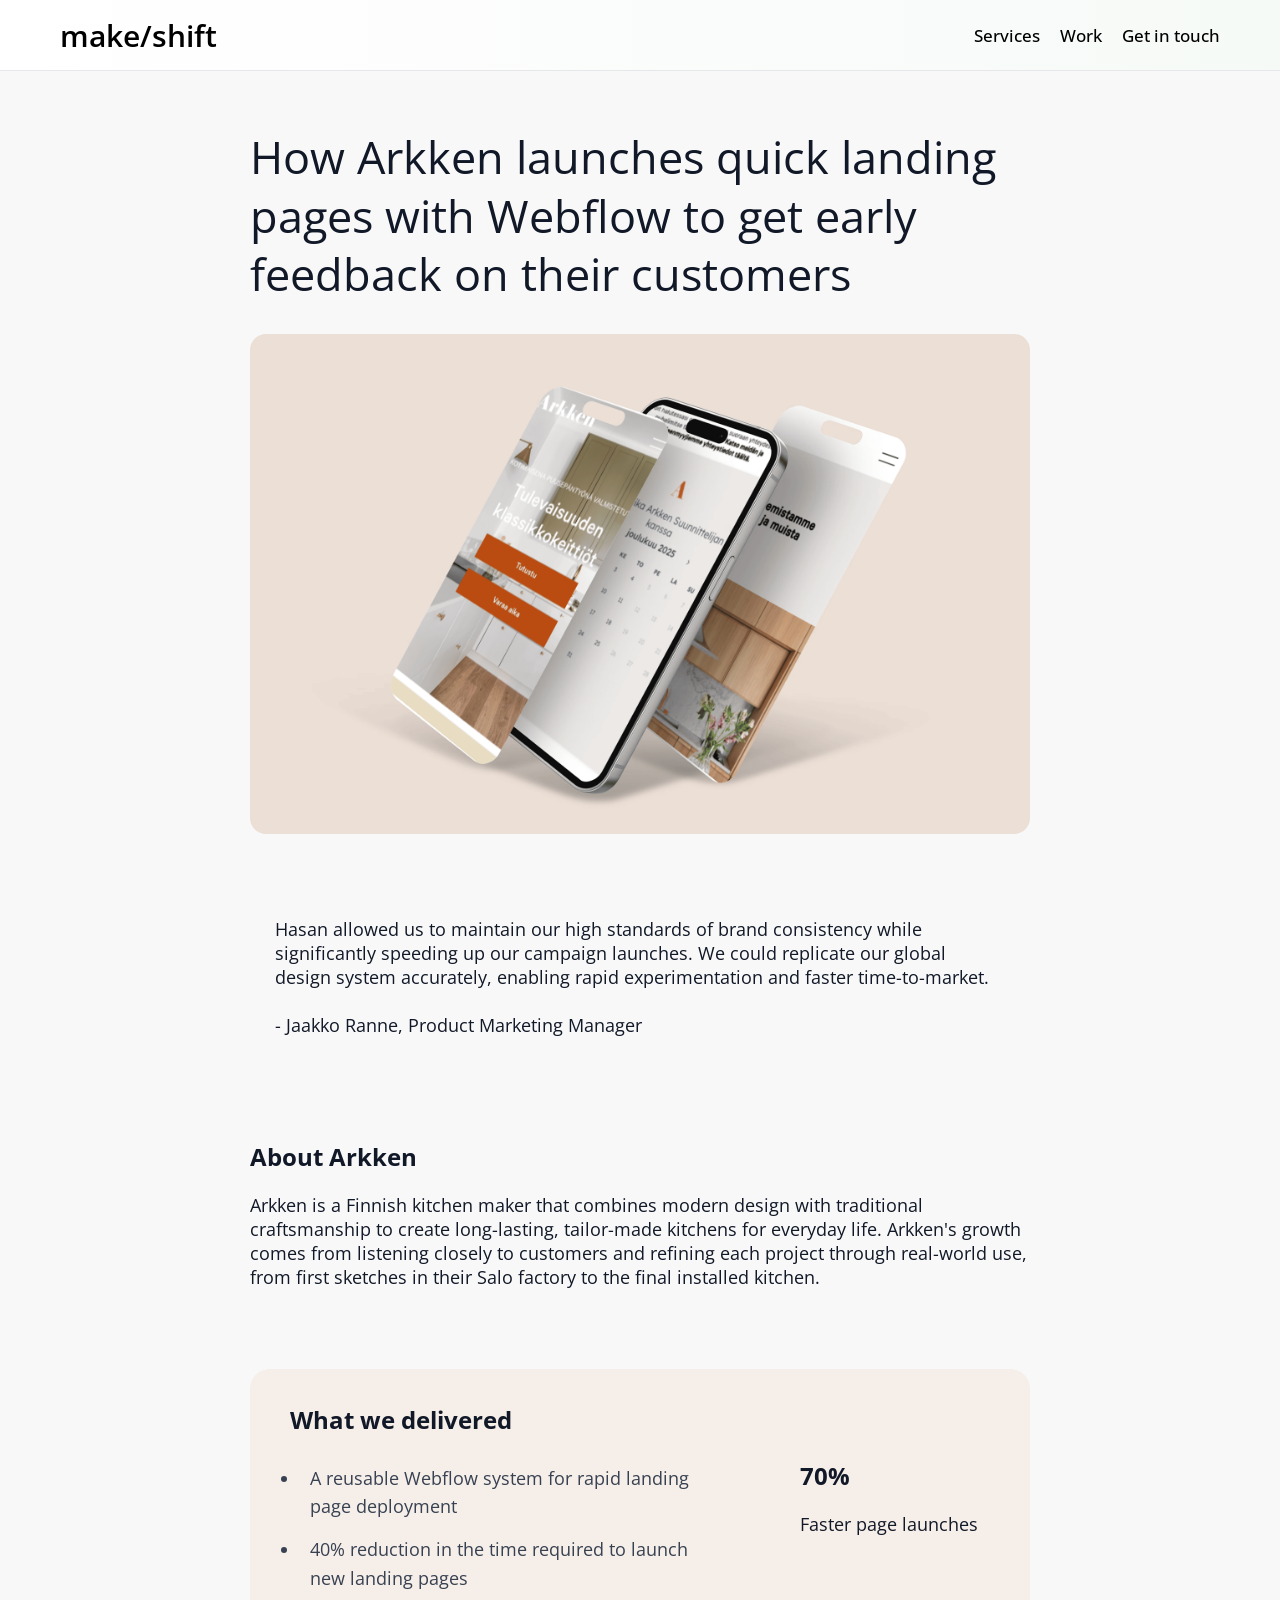
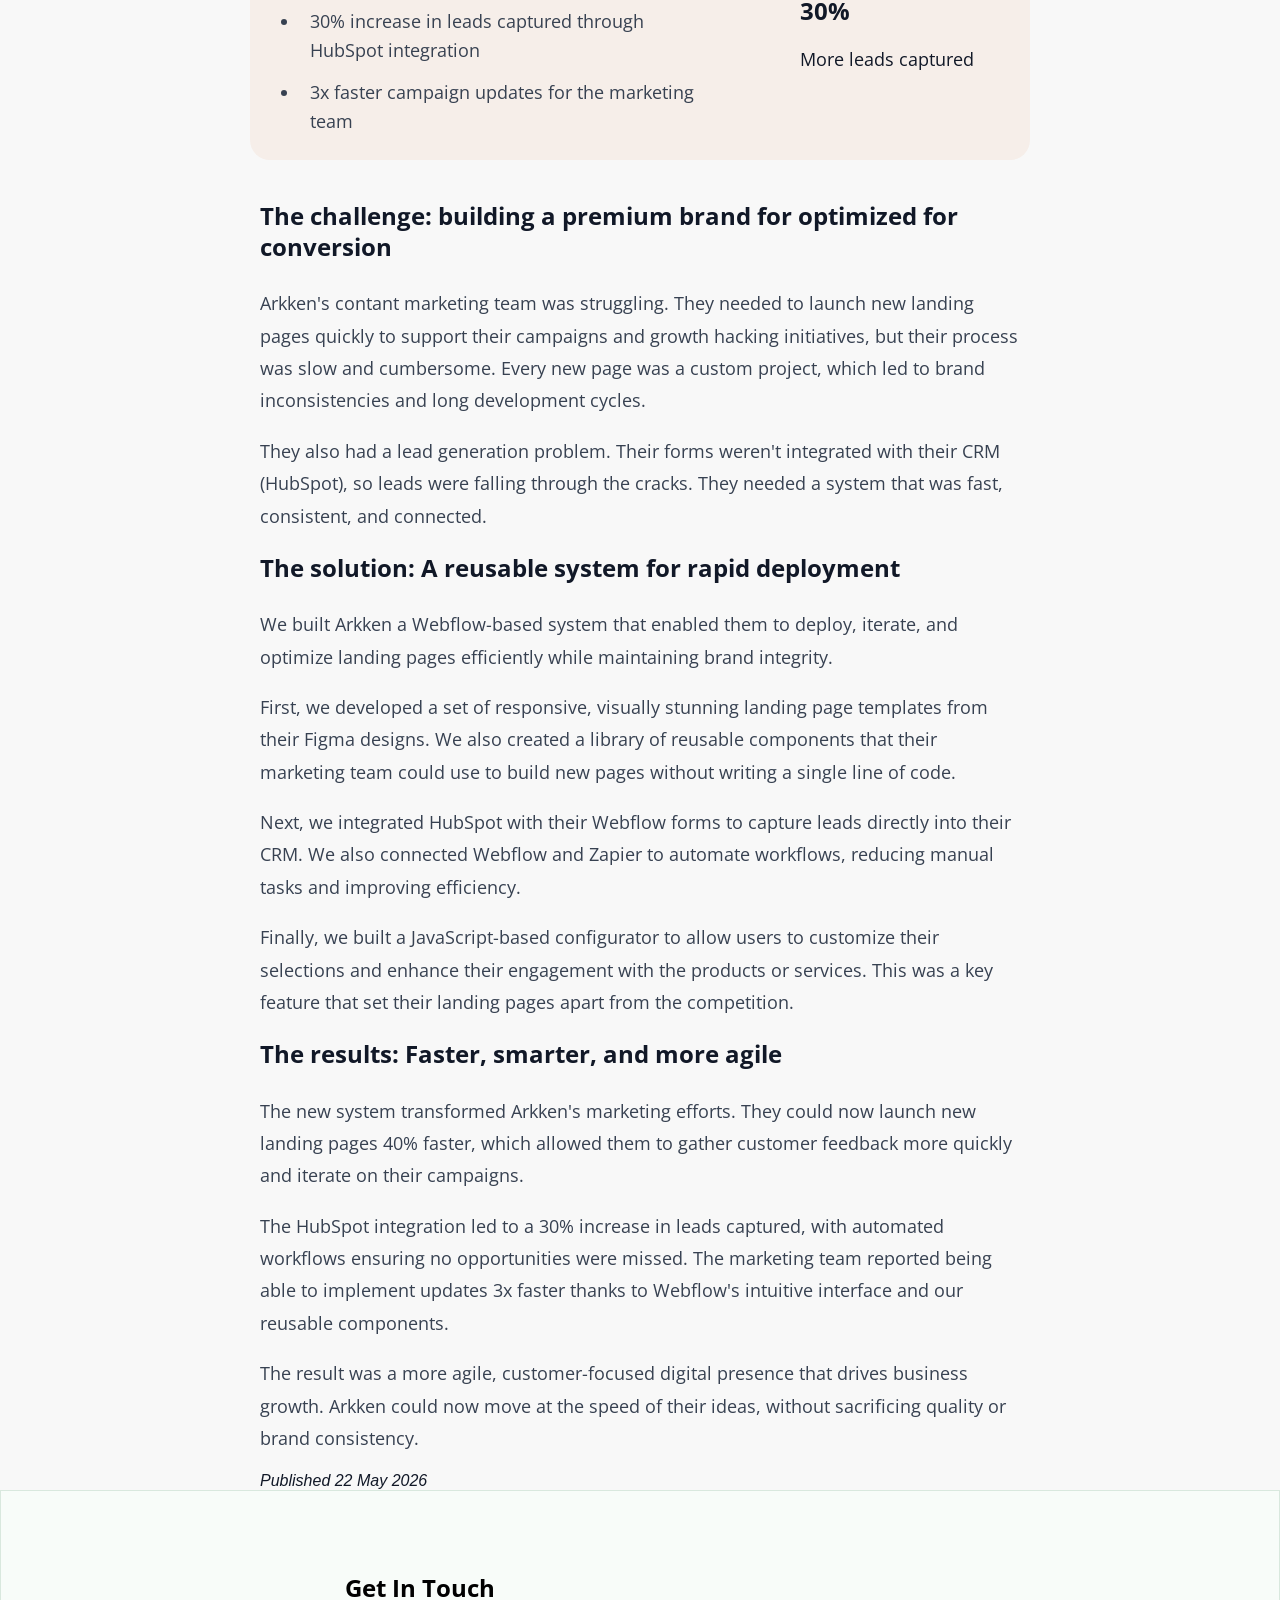
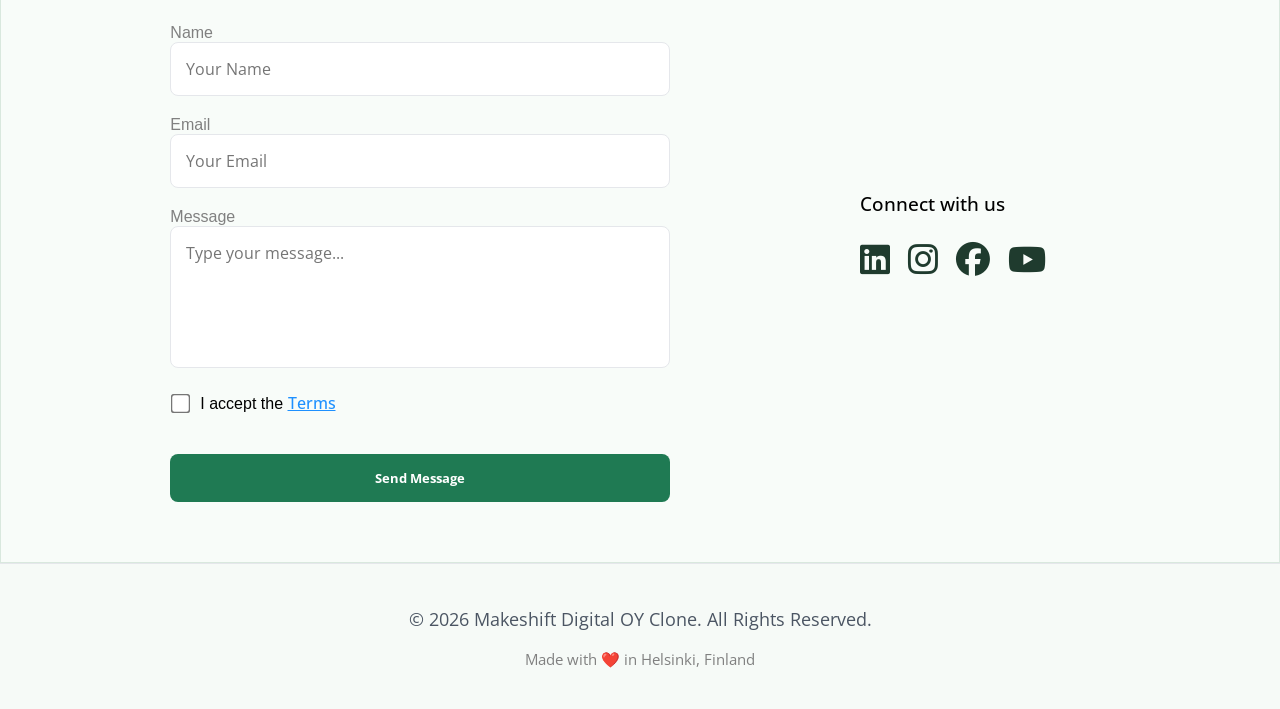
==== case-arkken.html @ 54690738 "case study" ====
<!DOCTYPE html>
<html lang="en">

<head>
    <meta charset="UTF-8">
    <meta name="viewport" content="width=device-width, initial-scale=1.0">
    <link href="new.css" rel="stylesheet" />
    <link rel="stylesheet" href="https://cdnjs.cloudflare.com/ajax/libs/font-awesome/6.5.2/css/all.min.css">
    <title>Arkken Case Study</title>

</head>

<body class="arkken-page">


    <header>

        <div class="page-header">
            <div class="page-header__upper-row">
                <a href="new.html" class="logo">make/shift</a>
                <ul class="page-header__upper-row__contents contents">
                    <li class="contents__content">
                        <a class="contents__content__link" href="#services">
                            Services <!--how we help-->
                        </a>
                    </li>
                    <li class="contents__content">
                        <a class="contents__content__link" href="#clients">
                            Work <!--companies hridoy has worked for-->
                        </a>
                    </li>
                    <li class="contents__content">
                        <a class="contents__content__link" href="#contact">
                            Get in touch
                        </a>
                    </li>

                </ul>


            </div>
        </div>
    </header>

    <section class="arkken-case">
        <h1>How Arkken launches quick landing pages with Webflow to get early feedback on their customers</h1>
        <img class="arkken-case-img" src="logos/arkken-copy.png">
    </section>


    <section class="testimonies">
        <div class="testimony">
            <p>Hasan allowed us to maintain our high standards of brand consistency while significantly speeding
                up our
                campaign launches. We could replicate our global design system accurately, enabling rapid
                experimentation
                and faster time-to-market.
                <br><br>

                - Jaakko Ranne, Product Marketing Manager
            </p>
        </div>
    </section>

    <section class="about">
        <div class="about-kone">
            <h2>About Arkken</h2>
            <p>
                Arkken is a Finnish kitchen maker that combines modern design with traditional craftsmanship to create
                long-lasting, tailor-made kitchens for everyday life.

                Arkken's growth comes from listening closely to customers and refining each project through real-world
                use, from first sketches in their Salo factory to the final installed kitchen.
            </p>
        </div>
    

            <div class="arkken-delivery">
                <div class="we-delivered">
                    <h3>What we delivered</h3>
                    <ul>
                        

                        <li>A reusable Webflow system for rapid landing page deployment</li>
                        <li>40% reduction in the time required to launch new landing pages</li>
                        <li>30% increase in leads captured through HubSpot integration</li>
                        <li>3x faster campaign updates for the marketing team</li>
                    </ul>

                </div>
                <div class="deliver-right">

                    <div class="stat-box">
                        <h2>70%</h2>
                        <p>Faster page launches</p>
                    </div>

                    <div class="stat-box">
                        <h2>30%</h2>
                        <p>More leads captured</p>
                    </div>
                </div>
            </div>
    </section>
            <section class="challenges">
                <div class="challenge">
                    <h2>The challenge: building a premium brand for optimized for conversion</h2>
                    <p>
                        Arkken's contant marketing team was struggling. They needed to launch new landing pages
                        quickly to support their campaigns and growth hacking initiatives, but their process was
                        slow and cumbersome. Every new page was a custom project, which led to brand
                        inconsistencies and long development cycles.
                    </p>
                    <p>
                        They also had a lead generation problem. Their forms weren't integrated with their CRM
                        (HubSpot), so leads were falling through the cracks. They needed a system that was fast,
                        consistent, and connected.
                    </p>
                </div>

            </section>

            <section class="solutions">
                <div class="solution">
                    <h2>The solution: A reusable system for rapid deployment</h2>
                    <p>
                        We built Arkken a Webflow-based system that enabled them to deploy, iterate, and
                        optimize landing pages efficiently while maintaining brand integrity.
                    </p>
                    <p>
                        First, we developed a set of responsive, visually stunning landing page templates from
                        their Figma designs. We also created a library of reusable components that their
                        marketing team could use to build new pages without writing a single line of code.
                    </p>
                    <p>


                        Next, we integrated HubSpot with their Webflow forms to capture leads directly into
                        their CRM. We also connected Webflow and Zapier to automate workflows, reducing manual
                        tasks and improving efficiency.
                    </p>
                    <p>
                        Finally, we built a JavaScript-based configurator to allow users to customize their
                        selections and enhance their engagement with the products or services. This was a key
                        feature that set their landing pages apart from the competition.
                    </p>

                </div>

            </section>

            <section class="results">
                <div class="result">
                    <h2>The results: Faster, smarter, and more agile</h2>
                    <p>
                        The new system transformed Arkken's marketing efforts. They could now launch new landing
                        pages 40% faster, which allowed them to gather customer feedback more quickly and iterate on
                        their campaigns.
                    </p>
                    <p>
                        The HubSpot integration led to a 30% increase in leads captured, with automated workflows
                        ensuring no opportunities were missed. The marketing team reported being able to implement
                        updates 3x faster thanks to Webflow's intuitive interface and our reusable components.
                    </p>
                    <p>
                        The result was a more agile, customer-focused digital presence that drives business growth.
                        Arkken could now move at the speed of their ideas, without sacrificing quality or brand
                        consistency.
                    </p>
                    <i>Published 22 May 2026</i>

                </div>

            </section>

<section class="contact" id="contact">

        <div class="contact-container">

            <div class="contact-left">

                <h2>Get In Touch</h2>

                <form class="contact-form" action="https://formspree.io/f/xpqnaowg" method="POST" autocomplete="off">
                    <input type="hidden" name="_redirect" value="thank-you.html">

                    <div class="input-group">
                        <label for="name">Name</label>
                        <input type="text" id="name" name="name" placeholder="Your Name" required>
                    </div>

                    <div class="input-group">
                        <label for="email">Email</label>
                        <input type="email" id="email" name="email" placeholder="Your Email" required>
                    </div>

                    <div class="input-group">
                        <label for="message">Message</label>
                        <textarea name="message" id="message" placeholder="Type your message..." rows="5"
                            required></textarea>
                    </div>

                    <div class="checkbox-group">

                        <input type="checkbox" id="terms" required>

                        <label for="terms">
                            I accept the <a href="terms.html" class="terms-text" target="_blank">Terms</a>
                        </label>

                    </div>

                    <button type="submit">Send Message</button>

                </form>

            </div>

            <div class="contact-right">

                <h3>Connect with us</h3>

                <div class="social-links">

                    <div class="linkedin">
                        <a href="https://www.linkedin.com/company/makeshift-oy/"><i
                                class="fa-brands fa-linkedin"></i></a>
                    </div>

                    <div class="instagram">
                        <a href="#"><i class="fa-brands fa-instagram"></i></a>
                    </div>

                    <div class="facebook">
                        <a href="#"><i class="fa-brands fa-facebook"></i></a>
                    </div>

                    <div class="youtube">
                        <a href="#"><i class="fa-brands fa-youtube"></i></a>
                    </div>

                </div>

            </div>

        </div>

    </section>


    <footer class="page-footer">
        <div class="page-footer__first-row">
            <p>© 2026 Makeshift Digital OY Clone. All Rights Reserved.</p>
        </div>
        <div class="page-footer__second-row">
            <p>Made with ❤️ in Helsinki, Finland</p>
        </div>
    </footer>

    <script>

        function toggleCard(el) {
            el.classList.toggle("active");
        }

        const form = document.querySelector(".contact-form");

        form.addEventListener("submit", () => {
            setTimeout(() => form.reset(), 500);
        });

    </script>

</body>

</html>
---- new.css ----
@font-face {
    font-family: "Open Sans";
    src: url("OpenSans-VariableFont_wdth,wght.ttf");
    font-weight: 100 900;
    font-style: normal;
}

* {
    box-sizing: border-box;
}

html {
    scroll-behavior: smooth;
}

html,
body {
    font-family: "Open Sans", sans-serif;
    margin: 0;
    padding: 0;
}

a:any-link {
    text-decoration: none;
    color: black;
}

button,
input,
textarea,
h1,
h2,
h3,
h4,
p,
a,
li {
    font-family: "Open Sans", sans-serif;
}

.page {
    background: white;
}



.logo {
    font-weight: 600;
    font-size: 30px;
    align-items: center;
}

.logo-img {
    max-width: 100px;
    height: auto;
    object-fit: contain;
}

img {
    max-width: 100%;
    display: block;
}

.page-header {
    display: flex;
    flex-direction: row;
    justify-content: space-between;
    margin: 0;
    padding: 0;
    background: linear-gradient(to right, #FFFFFF, #F6FAF7);
    border-bottom: 1px solid #E5E7EB;
}

.page-header__upper-row {
    display: flex;
    flex-direction: row;
    justify-content: space-between;
    align-items: center;
    height: 70px;
    width: 100%;
    margin: 0 auto;
    padding: 0 60px;
    padding-top: 0;
    padding-bottom: 0;
    background: transparent;
    color: #111827;

}

.contents {
    display: flex;
    list-style: none;
    gap: 20px;
    margin-left: auto;
    padding: 0;
    font-size: 17px;

}

.contents__content {}

.contents__content__link {
    color: #1F3B2E;
    font-weight: 500;
}

.contents__content__link:hover {
    color: #4F8A6B;
    text-decoration: underline;
}

.hero {
    display: flex;
    justify-content: space-between;
    align-items: center;
    text-align: left;
    gap: 60px;
    padding: 120px 60px 120px;
    margin: auto;
    min-height: 90px;
    background: linear-gradient(to right, #FFFFFF, #F6FAF7);

}

.hero h1 {
    margin: 0;
    font-size: 48px;
    font-weight: 500;
    line-height: 1.5;
    margin-bottom: 20px;
}

.hero p {
    margin-bottom: 16px;
    line-height: 1.6;
    font-size: 18px;
}

.hero__first-row {
    display: flex;
    flex-direction: column;
    justify-content: center;
    align-items: flex-start;
    background-color: transparent;
    width: 100%;
    max-width: 650px;
    flex: 1;

}

.hero-logo {
    display: flex;
    background-color: transparent;
    flex: 1;
    justify-content: center;
    align-items: center;
}

lottie-player {
    background: transparent;
    height: 300px;
    width: 300px;
}

.see-work {
    padding: 120px 60px;
    background: #fff;
    overflow: hidden;
}

.see-work h2 {
    font-size: 26px;
    font-weight: 600;
    margin-bottom: 40px;
    color: #006aff;
    height: 30px;
    display: inline-block;
    cursor: pointer;
}

.see-work h2:hover {
    color: blue;
    text-decoration: underline;
}

.work-grid {
    display: flex;
    flex-wrap: nowrap;
    gap: 20px;
    max-width: 1200px;
    margin: 0 auto;
}

.work-card {
    flex: 0 0 180px;
    height: 180px;
}

.work-card img {
    width: auto;
    height: 80%;
    object-fit: contain;
    display: block;
    border-radius: 10px;
    padding: 12px;
    box-sizing: border-box;
}

.work-card:hover {
    transform: translateY(-6px);
}

.kone-case {}

.kone-case h1 {
    font-weight: 400;
    font-size: 45px;
    margin-bottom: 30px;
    line-height: 1.3;
}

.kone-case h2 {
    font-size: bold;
    font-weight: 500;
}

.kone-page {
    background: #F8F8F8;
    color: #111827;
    font-family: sans-serif;
}

.kone-page p {
    font-size: large;
}

.kone-case,
.testimonies,
.about,
.details,
.optimized,
.Content,
.scaling {
    max-width: 900px;
    margin: 0 auto;
    padding: 20px 60px;
}

.kone-case-img {
    width: 900px;
    height: 400px;
    max-width: 100%;
    display: inline-block;
    display: flex;
    justify-content: center;
    align-items: center;
    border-radius: 16px;
    object-fit: cover;
}

.testimony {
    background: -o-linear-gradient();
    padding: 25px;
    border-radius: 20px;
}

.testimony i {
    font-size: 20px;
    line-height: 1.2;
    display: block;
    color: #1F2937;
}

.kone-delivery {
    display: flex;
    flex-direction: row;
    justify-content: center;
    align-items: center;
    gap: 80px;
    margin-top: 80px;
    border-radius: 20px;
    padding: 10px;
    background-color: #F0F2E8;
}

.we-delivered h3 {
    font-size: 24px;
    font-weight: bold;
    -webkit-font-smoothing: antialiased;
    margin-bottom: 28px;
    padding-left: 10px;
}

.we-delivered {
    flex: 2;
    -webkit-font-smoothing: antialiased;
    padding-left: 20px;
    box-sizing: border-box;
}

.we-delivered ul {
    padding-left: 20px;
    margin: 0;
}

.we-delivered li {
    margin-bottom: 14px;
    font-size: 18px;
    line-height: 1.6;
    color: #374151;
    padding-left: 10px;
}


.deliver-right {
    flex: 1;
    display: flex;
    flex-direction: column;
    gap: 20px;
}

.challenge,
.solution,
.result {
    max-width: 800px;
    margin: 0 auto;
    padding: 0 20px;
}

.challenge p,
.solution p,
.result p {
    line-height: 1.8;
    font-size: 18px;
    color: #374151;
}

.challenge h2,
.solution h2,
.result h2 {
    margin-bottom: 25px;
    line-height: 1.3;
}

.guestbook-page {
    background: #F8F8F8;
    color: #111827;
    font-family: sans-serif;
}

.guestbook-page p {
    font-size: large;
}

.guestbook-case h1 {
    font-weight: 400;
    font-size: 45px;
    margin-bottom: 30px;
    line-height: 1.3;
    align-items: center;
    display: flex;
    flex-direction: row;
}

.guestbook-case h2 {
    font-size: bold;
    font-weight: 500;
}

.guestbook-case,
.testimonies,
.about,
.details,
.optimized,
.Content,
.scaling {
    max-width: 900px;
    margin: 0 auto;
    padding: 20px 60px;
}

.guestbook-case-img {
    width: 900px;
    height: 500px;
    max-width: 100%;
    display: inline-block;
    display: flex;
    justify-content: center;
    align-items: center;
    border-radius: 16px;
    object-fit: cover;
}

.guestbook-delivery {
    display: flex;
    flex-direction: row;
    justify-content: center;
    align-items: center;
    gap: 80px;
    margin-top: 80px;
    border-radius: 20px;
    padding: 10px;
    background-color: #e2e2e2;
}

.arkken-page {
    background: #F8F8F8;
    color: #111827;
    font-family: sans-serif;
}

.arkken-page p {
    font-size: large;
}

.arkken-case h1 {
    font-weight: 400;
    font-size: 45px;
    margin-bottom: 30px;
    line-height: 1.3;
    align-items: center;
    display: flex;
    flex-direction: row;
}

.arkken-case h2 {
    font-size: bold;
    font-weight: 500;
}

.arkken-case,
.testimonies,
.about,
.details,
.optimized,
.Content,
.scaling {
    max-width: 900px;
    margin: 0 auto;
    padding: 20px 60px;
}

.arkken-case-img {
    width: 900px;
    height: 500px;
    max-width: 100%;
    display: inline-block;
    display: flex;
    justify-content: center;
    align-items: center;
    border-radius: 16px;
    object-fit: cover;
}

.arkken-delivery {
    display: flex;
    flex-direction: row;
    justify-content: center;
    align-items: center;
    gap: 80px;
    margin-top: 80px;
    border-radius: 20px;
    padding: 10px;
    background-color: #F6EEE9;
}


.storylake-page {
    background: #F8F8F8;
    color: #111827;
    font-family: sans-serif;
}

.storylake-page p {
    font-size: large;
}

.storylake-case h1 {
    font-weight: 400;
    font-size: 45px;
    margin-bottom: 30px;
    line-height: 1.3;
    align-items: center;
    display: flex;
    flex-direction: row;
}

.storylake-case h2 {
    font-size: bold;
    font-weight: 500;
}

.storylake-case,
.testimonies,
.about,
.details,
.optimized,
.Content,
.scaling {
    max-width: 900px;
    margin: 0 auto;
    padding: 20px 60px;
}

.storylake-case-img {
    width: 900px;
    height: 500px;
    max-width: 100%;
    display: inline-block;
    display: flex;
    justify-content: center;
    align-items: center;
    border-radius: 16px;
    object-fit: cover;
}

.storylake-delivery {
    display: flex;
    flex-direction: row;
    justify-content: center;
    align-items: center;
    gap: 80px;
    margin-top: 80px;
    border-radius: 20px;
    padding: 10px;
    background-color: #FDFEF0;
}

.krusti-page {
    background: #F8F8F8;
    color: #111827;
    font-family: sans-serif;
}

.krusti-page p {
    font-size: large;
}

.krusti-case h1 {
    font-weight: 400;
    font-size: 45px;
    margin-bottom: 30px;
    line-height: 1.3;
    align-items: center;
    display: flex;
    flex-direction: row;
}

.krusti-case h2 {
    font-size: bold;
    font-weight: 500;
}

.krusti-case,
.testimonies,
.about,
.details,
.optimized,
.Content,
.scaling {
    max-width: 900px;
    margin: 0 auto;
    padding: 20px 60px;
}

.krusti-case-img {
    width: 900px;
    height: 400px;
    max-width: 100%;
    display: inline-block;
    display: flex;
    justify-content: center;
    align-items: center;
    border-radius: 16px;
    object-fit: cover;
}

.krusti-delivery {
    display: flex;
    flex-direction: row;
    justify-content: center;
    align-items: center;
    gap: 80px;
    margin-top: 80px;
    border-radius: 20px;
    padding: 10px;
    background-color:#A3B0C2;
}

.kone-img {
    width: 100px;
    height: auto;

}

.taxstar-img {
    width: 100px;
    height: auto;

}

.guestbook-img {
    width: auto;
    height: 70px;

}

.arkken-img {
    width: 100px;
    height: auto;
}

.alpha-img {
    width: 120px;
    height: auto;
}

.harmonya-img {
    width: 120px;
    height: auto;
}

.clients {
    padding: 80px 0;
    background: #FFFFFF;
    border-top: 1px solid #F0F2F3;
}

.client-container {
    max-width: 1100px;
    margin: 0 auto;
    padding: 0 60px;
}

.client-card {
    display: flex;
    justify-content: space-between;
    align-items: center;
    padding: 40px;
    margin-bottom: 20px;
    text-decoration: none;
    color: white;
    background: white;
    border-radius: 18px;
}

.client-card:hover {
    text-decoration: underline;
}

.client-text h3 {
    font-size: 20px;
    font-weight: 400;
    max-width: 70%;
    line-height: 1.4;
}

.client-logo img {
    height: 50px;
    object-fit: contain;
}

.clients h2 {
    text-align: left;
    margin-bottom: 40px;
    padding: 25px 0;
    padding-left: 40px;
    font-size: 2rem;
    font-weight: 600;
    color: #1F3B2E;

}

h3 {
    font-weight: 500;
}

.kone-box {
    display: flex;
    flex-direction: row;
    justify-content: space-between;
    align-items: center;
    padding: 25px 0;
    border-bottom: 1px solid #D9E8DE;

}

.kone-text {
    width: 100%;
    text-align: left;
    color: #1F3B2E;
    font-weight: 300;

}

.kone-logo {
    height: 100px;
    width: auto;
    display: flex;
    flex-direction: row;

}

.guest-box {
    display: flex;
    flex-direction: row;
    justify-content: space-between;
    align-items: center;
    padding: 25px 0;
    border-bottom: 1px solid #D9E8DE;


}

.guest-text {
    width: 65%;
    text-align: left;
    color: #1F3B2E;
    font-weight: 300;
}

.guest-logo {
    height: 150px;
    width: auto;
    display: flex;
    flex-direction: row;

}

.arkken-box {
    display: flex;
    flex-direction: row;
    justify-content: space-between;
    align-items: center;
    padding: 25px 0;
    border-bottom: 1px solid #D9E8DE;


}

.arkken-text {
    width: 65%;
    text-align: left;
    color: #1F3B2E;
    font-weight: 300;
}

.arkken-logo {
    height: 50px;
    width: auto;
    display: flex;
    flex-direction: row;


}

.story-box {
    display: flex;
    flex-direction: row;
    justify-content: space-between;
    align-items: center;
    padding: 25px 0;
    border-bottom: 1px solid #D9E8DE;


}

.storylake-text {
    width: 65%;
    text-align: left;
    color: #1F3B2E;
    font-weight: 300;
}

.storylake-logo {
    height: 150px;
    width: auto;
    display: flex;
    flex-direction: row;


}

.krusti-box {
    display: flex;
    flex-direction: row;
    justify-content: space-between;
    align-items: center;
    padding: 25px 0;
    border-bottom: 1px solid #D9E8DE;


}

.krusti-text {
    width: 65%;
    text-align: left;
    color: #1F3B2E;
    font-weight: 300;
}

.krusti-logo {
    height: 150px;
    width: auto;
    display: flex;
    flex-direction: row;


}

.services {
    padding: 80px 60px;
    background-color: #F8FAF8;
    color: #111827;
    text-align: left;

}

.our-services {
    display: flex;
    flex-direction: column;
    align-items: center;

}

.our-services h2 {
    font-weight: 600;
}

.services-grid {
    display: grid;
    grid-template-columns: repeat(3, 1fr);
    gap: 45px;
    box-sizing: border-box;
    margin: 0;
    padding: 0;
    align-items: stretch;
}

.service-card {
    display: flex;
    flex-direction: column;
    justify-content: flex-start;
    background: white;
    border: 1px solid #E5E7EB;
    padding: 18px;
    min-height: 220px;
    border-radius: 12px;
    cursor: pointer;
    transition: all 0.3s ease;
}

.service-card ul {
    list-style: none;
    padding: 0;
    margin-top: 15px;
    text-align: left;
}

.service-card li {
    margin-bottom: 8px;
    color: #374151;
    font-size: 14px;
    line-height: 1.4;
}

.service-card li::before {
    content: "→";
    margin-right: 8px;
    color: #1F7A53;
}

.service-card.active {
    transform: translateY(-8px);
    box-shadow: 0 12px 24px rgba(0, 0, 0, 0.08);
    background: #EAF5EE;
    border: 1px solid #1f7a53;
}

.service-card:hover {
    transform: translateY(-12px);
}

.contact {
    padding: 60px;
    text-align: center;
    background: #F8FCF9;
    border: 1px solid #D9E8DE;
    color: black;
}

.contact-container {
    display: flex;
    flex-direction: row;
    justify-content: space-between;
    align-items: center;
    gap: 80px;
}

.contact-left {
    flex: 2;
}

.contact-right {
    flex: 1;
    text-align: left;
}

.social-links {
    display: flex;
    flex-direction: row;
    gap: 18px;
    margin-top: 20px;
}

.social-links a {
    color: #1F3B2E;
    font-size: 34px;
    text-decoration: none;
    transition: 0.3s;
}

.social-links a:hover {
    text-decoration: underline;
}

.linkedin a:hover {
    color: #0A66C2;
}

.instagram i:hover {
    background: linear-gradient(45deg, #ffd600, #ff7a00, #ff0069, #d300c5, #7638fa);
    -webkit-background-clip: text;
    -webkit-text-fill-color: transparent;
}

.instagram a:hover {
    background: none;
}

.facebook a:hover {
    color: rgb(24, 119, 242);
}

.youtube a:hover {
    color: #ff0051;
}

.contact-form {
    max-width: 500px;
    margin: auto;
    text-align: left;
    color: gray;
}

.input-group {
    margin-bottom: 20px;
}

input,
textarea {
    width: 100%;
    padding: 15px;
    border: 1px solid #E5E7EB;
    border-radius: 8px;
    outline: none;
    background: white;
    color: black;
    font-size: 16px;
    transition: 0.3s;
    resize: none;
    outline: none;
}

input:focus,
textarea:focus {
    border: 1px solid #2FBF71;
    background: #F0FAF4;
    outline: none;
    box-shadow: 0 0 0 3px rgba(47, 191, 113, 0.2);
}

.checkbox-group {
    display: flex;
    align-items: center;
    gap: 10px;
    margin-bottom: 40px;
    color: black;
}

.checkbox-group input {
    width: auto;
    transform: scale(1.5);
    background-color: transparent;
    accent-color: #2fbf71;

}

.checkbox-group input:focus {
    box-shadow: none;

}

a.terms-text {
    text-decoration: underline;
    cursor: pointer;
    color: dodgerblue;
    font-weight: 500;
}

.terms-text:hover {
    color: blue;

}


.terms-section {
    max-width: 600px;
    background: white;
    padding: 40px;
    border: 1px solid #E5E7EB;
    border-radius: 12px;
    box-shadow: 0 10px 30px rgba(0, 0, 0, 0.05);
}

.terms-section h2 {
    margin-bottom: 20px;
}

.terms-section ul {
    padding-left: 20px;
}

.terms-section li {
    margin-bottom: 10px;
    color: #374151;
}

.terms-page {
    min-height: 100vh;
    display: flex;
    flex-direction: column;
    justify-content: center;
    align-items: center;
    position: relative;
    background: #F8FAF8;
    padding: 40px;
}

a.back-link {
    position: absolute;
    top: 20px;
    left: 40px;
    color: dodgerblue;
    text-decoration: none;
    font-weight: 500;
    font-size: larger;
}

.back-link:hover {
    color: blue;
}

button {
    width: 100%;
    padding: 15px;
    border: none;
    background: #1F7A53;
    color: white;
    font-family: "Open Sans";
    font-weight: bold;
    border-radius: 8px;
    cursor: pointer;
    transition: 0.3s;
}

button:hover {
    background-color: #16603F;
}


.page-footer {
    background: #F6FAF7;
    color: #4B5563;
    padding: 25px 0;
    text-align: center;
    border-top: 1px solid #E5E7EB;
}

.page-footer__first-row {
    margin: 0;
    margin-top: auto;

}

.page-footer__second-row {
    align-items: center;
}

.page-footer__second-row p {
    color: gray;
    font-size: 15px;
}

@media (max-width: 768px) {

    .page-header__upper-row {
        flex-direction: row;
        height: auto;
        padding: 20px;
        gap: 15px;
    }

    .hero {
        flex-direction: column;
        text-align: center;
        padding: 40px 20px;
    }

    .hero__first-row {
        align-items: center;
    }

    .services-grid {
        grid-template-columns: 1fr;
    }

    .contents {
        gap: 12px;
        font-size: 14px;
    }

    .clients,
    .services,
    .contact {
        padding: 50px 20px;
    }

    .kone-box,
    .guest-box,
    .arkken-box,
    .story-box,
    .krusti-box {
        flex-direction: column;
        align-items: flex-start;
        gap: 20px;
    }

    .guest-text,
    .arkken-text,
    .storylake-text,
    .krusti-text,
    .kone-text {
        width: 100%;
    }

    lottie-player {
        width: 250px;
        height: 250px;
    }

}
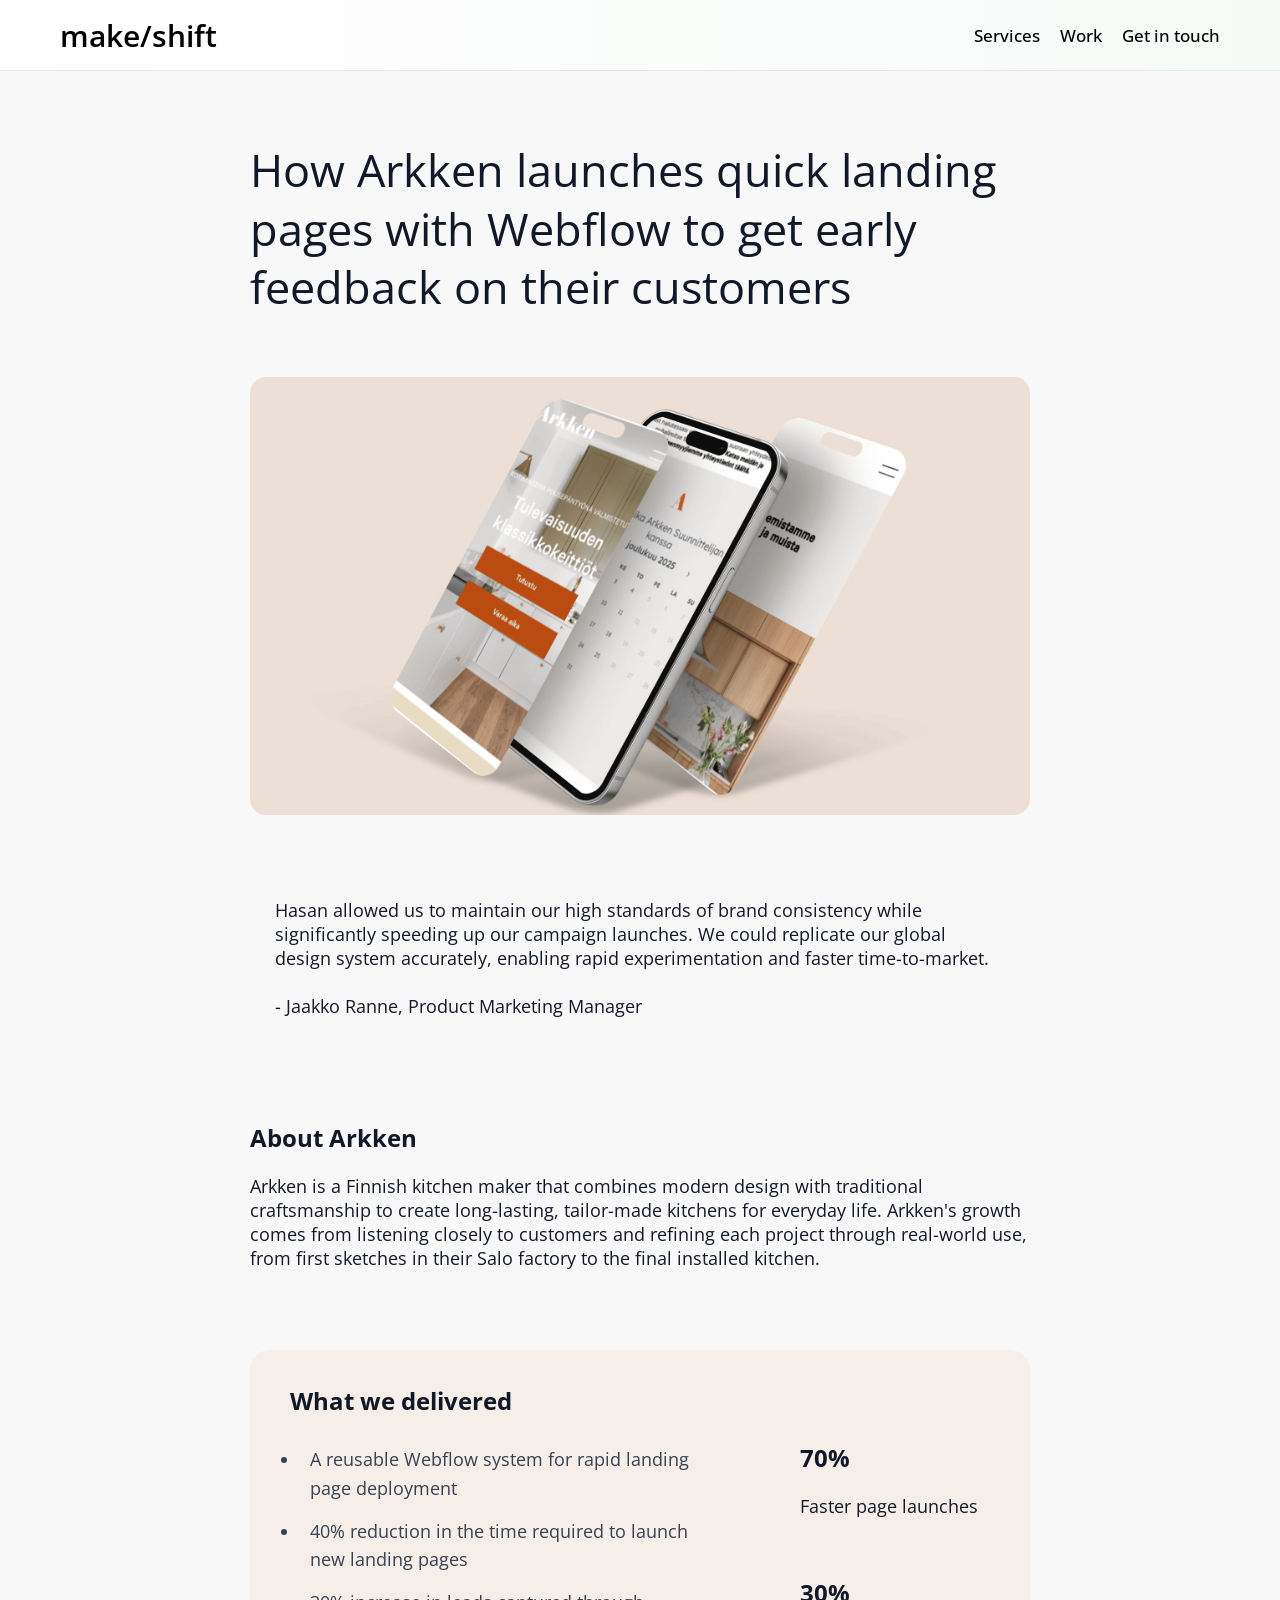
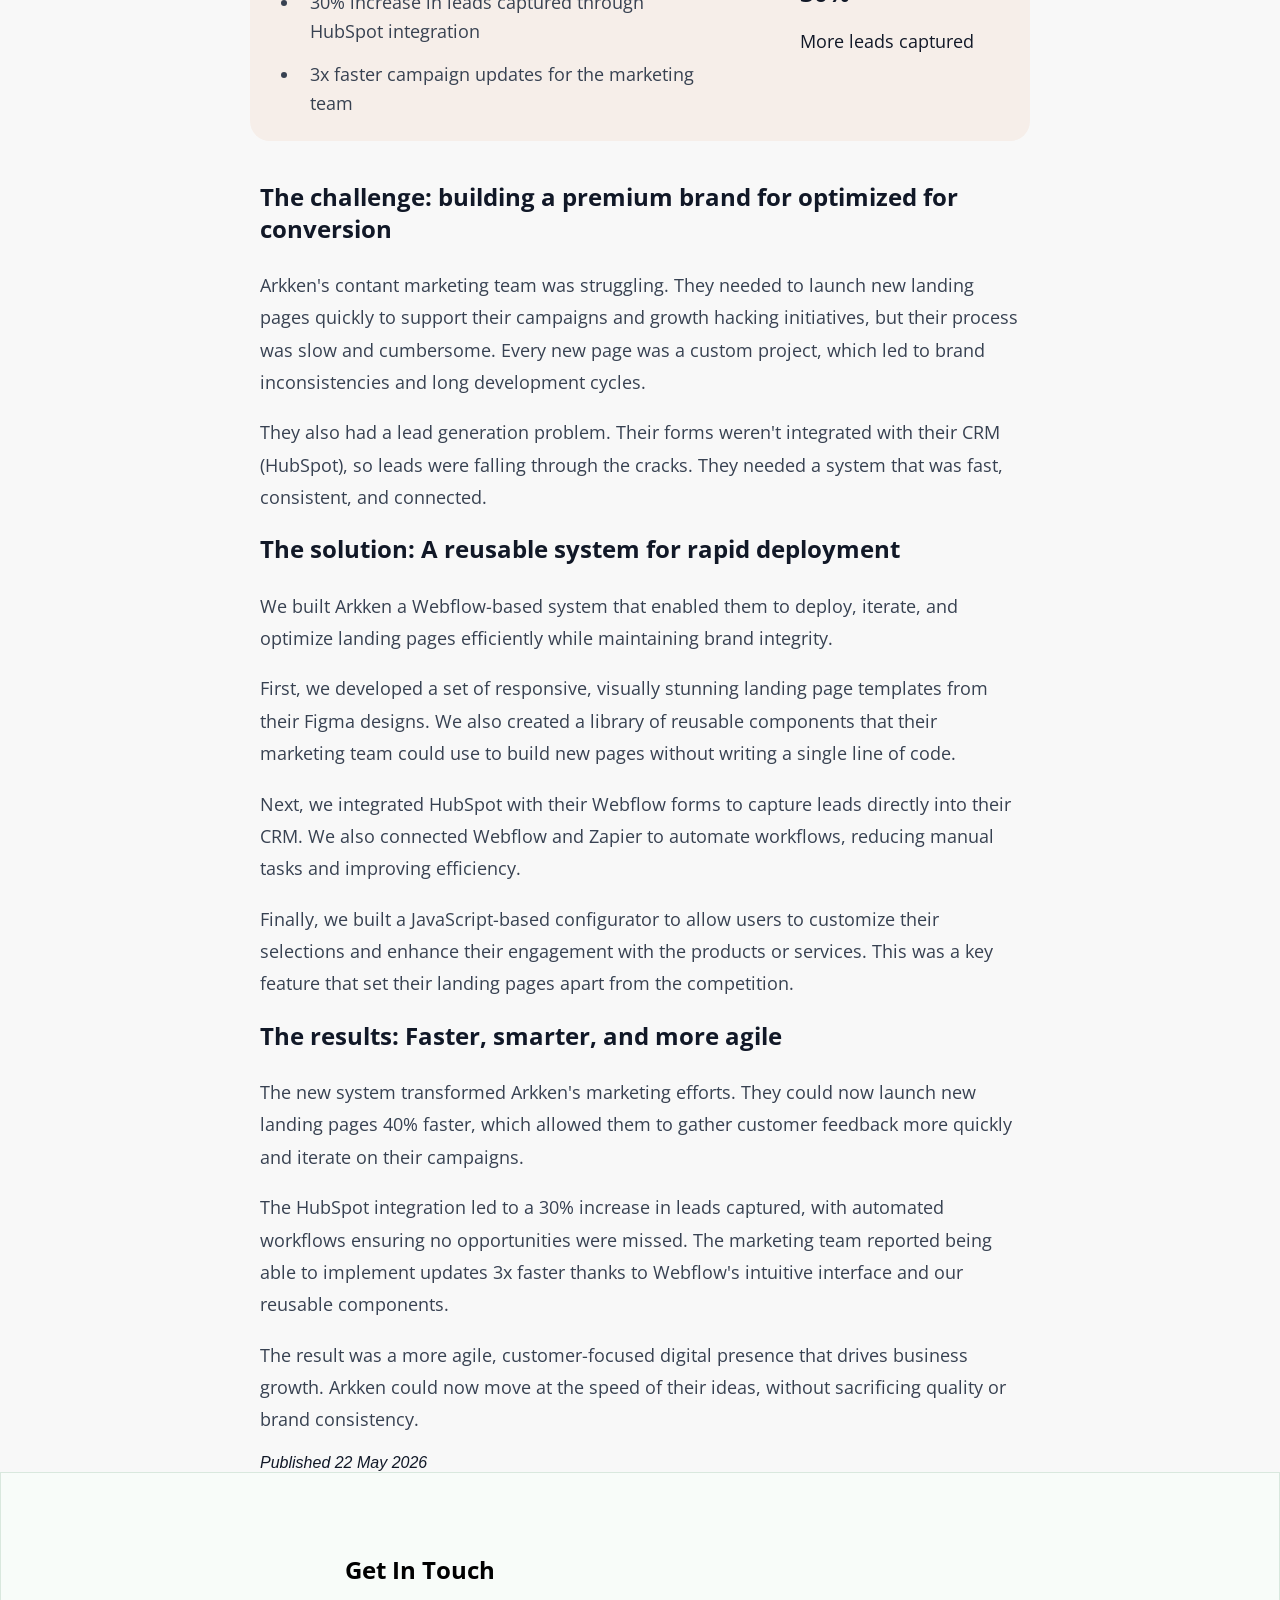
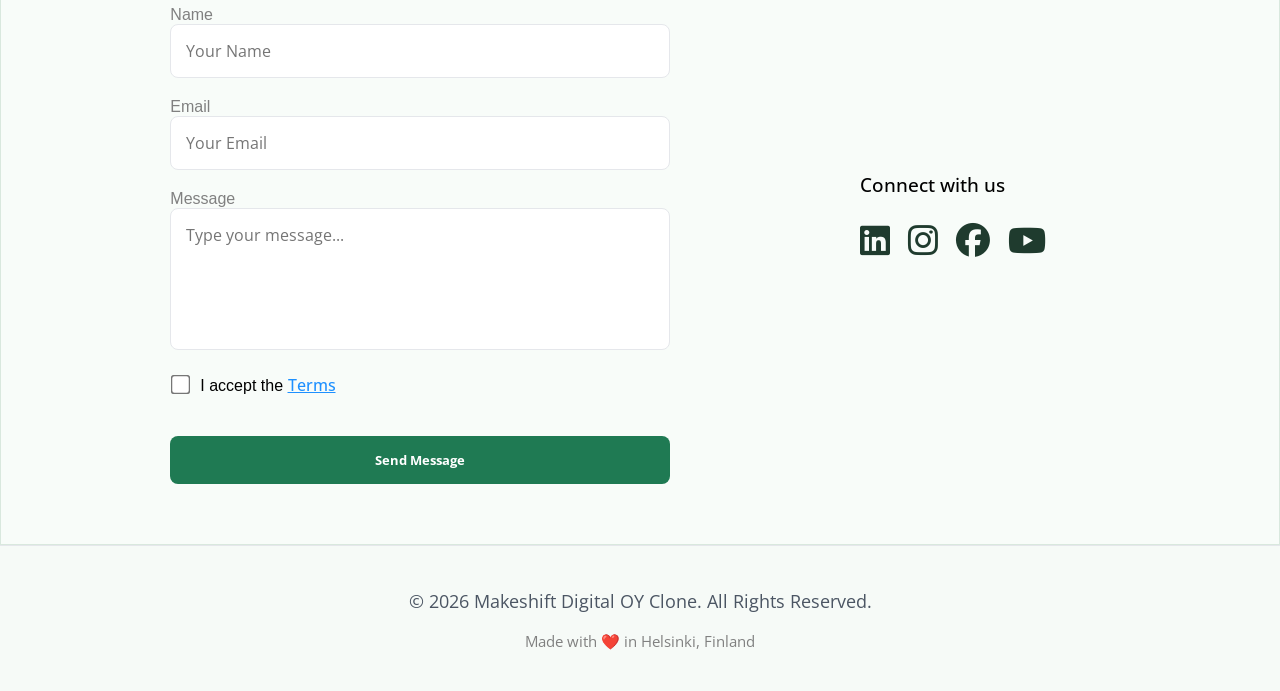
==== commit c3b7f506: "done" ====
--- a/case-arkken.html
+++ b/case-arkken.html
@@ -4,7 +4,7 @@
 <head>
     <meta charset="UTF-8">
     <meta name="viewport" content="width=device-width, initial-scale=1.0">
-    <link href="new.css" rel="stylesheet" />
+    <link href="style.css" rel="stylesheet" />
     <link rel="stylesheet" href="https://cdnjs.cloudflare.com/ajax/libs/font-awesome/6.5.2/css/all.min.css">
     <title>Arkken Case Study</title>
 
@@ -17,7 +17,7 @@
 
         <div class="page-header">
             <div class="page-header__upper-row">
-                <a href="new.html" class="logo">make/shift</a>
+                <a href="index.html" class="logo">make/shift</a>
                 <ul class="page-header__upper-row__contents contents">
                     <li class="contents__content">
                         <a class="contents__content__link" href="#services">
@@ -26,7 +26,7 @@
                     </li>
                     <li class="contents__content">
                         <a class="contents__content__link" href="#clients">
-                            Work <!--companies hridoy has worked for-->
+                            Work <!--companies Hasan has worked for-->
                         </a>
                     </li>
                     <li class="contents__content">
--- a/style.css
+++ b/style.css
@@ -0,0 +1,1406 @@
+@font-face {
+    /*we use it when we have a font file saved in our folder, without it browser use default font*/
+    font-family: "Open Sans";
+    src: url("OpenSans-VariableFont_wdth,wght.ttf");
+    /*font file location*/
+    /*ttf is truetype font,one of the font file format*/
+    font-weight: 100 900;
+    font-style: normal;
+}
+
+* {
+    box-sizing: border-box;
+}
+
+html {
+    scroll-behavior: smooth;
+}
+
+html,
+body {
+    font-family: "Open Sans", sans-serif;
+    margin: 0;
+    padding: 0;
+}
+
+a:any-link {
+    text-decoration: none;
+    color: black;
+}
+
+button,
+input,
+textarea,
+h1,
+h2,
+h3,
+h4,
+p,
+a,
+li {
+    font-family: "Open Sans", sans-serif;
+}
+
+.page {
+    background: white;
+}
+
+
+
+.logo {
+    /*company name logo*/
+    font-weight: 600;
+    font-size: 30px;
+    align-items: center;
+}
+
+.logo-img {
+    /*right now not needed*/
+    max-width: 100px;
+    height: auto;
+    object-fit: contain;
+}
+
+img {
+    /*all img*/
+    max-width: 100%;
+    display: block;
+}
+
+.page-header {
+    display: flex;
+    flex-direction: row;
+    justify-content: space-between;
+    margin: 0;
+    padding: 0;
+    background: linear-gradient(to right, #FFFFFF, #F6FAF7);
+    border-bottom: 1px solid #E5E7EB;
+}
+
+.page-header__upper-row {
+    display: flex;
+    flex-direction: row;
+    justify-content: space-between;
+    align-items: center;
+    height: 70px;
+    width: 100%;
+    margin: 0 auto;
+    padding: 0 60px;
+    padding-top: 0;
+    padding-bottom: 0;
+    background: transparent;
+    color: #111827;
+
+}
+
+.contents {
+    /*header contents*/
+    display: flex;
+    list-style: none;
+    gap: 20px;
+    margin-left: auto;
+    padding: 0;
+    font-size: 17px;
+
+}
+
+.contents__content {}
+
+.contents__content__link {
+    /*header contents*/
+    color: #1F3B2E;
+    font-weight: 500;
+}
+
+.contents__content__link:hover {
+    /*header contents*/
+    color: #4F8A6B;
+    text-decoration: underline;
+}
+
+.hero {
+    /*b2b heading and text section*/
+    display: flex;
+    justify-content: space-between;
+    align-items: center;
+    text-align: left;
+    gap: 60px;
+    padding: 120px 60px 120px;
+    margin: auto;
+    min-height: 90px;
+    background: linear-gradient(to right, #FFFFFF, #F6FAF7);
+
+}
+
+.hero h1 {
+    /*b2b heading*/
+    margin: 0;
+    font-size: 48px;
+    font-weight: 500;
+    line-height: 1.5;
+    margin-bottom: 20px;
+}
+
+.hero p {
+    /* text below b2b heading*/
+    margin-bottom: 16px;
+    line-height: 1.6;
+    font-size: 18px;
+}
+
+.hero__first-row {
+    display: flex;
+    flex-direction: column;
+    justify-content: center;
+    align-items: flex-start;
+    background-color: transparent;
+    width: 100%;
+    max-width: 650px;
+    flex: 1;
+
+}
+
+.hero-logo {
+    display: flex;
+    background-color: transparent;
+    flex: 1;
+    justify-content: center;
+    align-items: center;
+}
+
+lottie-player {
+    /*targets lottie logo, controls logo style*/
+    background: transparent;
+    height: 300px;
+    width: 300px;
+}
+
+.see-work {
+    /*see work section*/
+    padding: 50px 60px;
+    background: #fff;
+    overflow: hidden;
+    background: transparent;
+}
+
+.see-work h2 {
+    /*see work heading*/
+    font-size: 26px;
+    font-weight: 600;
+    margin-bottom: 20px;
+    color: #006aff;
+    display: inline-block;
+    cursor: pointer;
+}
+
+.see-work h2:hover {
+    /*see work heading hover*/
+    color: blue;
+    text-decoration: underline;
+}
+
+.work-grid {
+    /*see work section layout container*/
+    display: grid;
+    grid-template-columns: repeat(6, 1fr);
+    gap: 30px;
+    max-width: 1200px;
+    margin: 0;
+}
+
+.work-card {
+    /*see work individual logo box*/
+    display: flex;
+    justify-content: flex-start;
+    align-items: center;
+    padding-top: 20px;
+}
+
+.work-card img {
+    /*see work logo img*/
+    width: 60%;
+    height: 60%;
+    object-fit: contain;
+}
+
+.work-card:hover {
+    /*see work logo hover*/
+    transform: translateY(-6px);
+    transition: transform 0.3s ease;
+}
+
+.kone-case {}
+
+.kone-page {
+    background: #F8F8F8;
+    color: #111827;
+    font-family: sans-serif;
+}
+
+.kone-page p {
+    /*kone page all paragraph text*/
+    font-size: large;
+}
+
+.kone-case h1 {
+    /*kone page heading*/
+    font-weight: 400;
+    font-size: 45px;
+    margin-top: 50px;
+    margin-bottom: 60px;
+    line-height: 1.3;
+}
+
+.kone-case h2 {
+    /*kone page other headings*/
+    font-size: bold;
+    font-weight: 500;
+}
+
+
+.kone-case,
+.testimonies,
+.about,
+.details,
+.optimized,
+.Content,
+.scaling {
+    max-width: 900px;
+    margin: 0 auto;
+    padding: 20px 60px;
+}
+
+.kone-case-img,
+.guestbook-case-img,
+.arkken-case-img,
+.storylake-case-img,
+.krusti-case-img {
+    width: 100%;
+    aspect-ratio: 16/9;
+    object-fit: cover;
+    border-radius: 16px;
+}
+
+.testimony {
+    background: -o-linear-gradient();
+    padding: 25px;
+    border-radius: 20px;
+}
+
+.testimony i {
+    font-size: 20px;
+    line-height: 1.2;
+    display: block;
+    color: #1F2937;
+}
+
+.kone-delivery {
+    display: flex;
+    flex-direction: row;
+    justify-content: center;
+    align-items: center;
+    gap: 80px;
+    margin-top: 80px;
+    border-radius: 20px;
+    padding: 10px;
+    background-color: #F0F2E8;
+}
+
+.we-delivered h3 {
+    font-size: 24px;
+    font-weight: bold;
+    -webkit-font-smoothing: antialiased;
+    margin-bottom: 28px;
+    padding-left: 10px;
+}
+
+.we-delivered {
+    flex: 2;
+    -webkit-font-smoothing: antialiased;
+    padding-left: 20px;
+    box-sizing: border-box;
+}
+
+.we-delivered ul {
+    padding-left: 20px;
+    margin: 0;
+}
+
+.we-delivered li {
+    margin-bottom: 14px;
+    font-size: 18px;
+    line-height: 1.6;
+    color: #374151;
+    padding-left: 10px;
+}
+
+
+.deliver-right {
+    flex: 1;
+    display: flex;
+    flex-direction: column;
+    gap: 20px;
+}
+
+.challenge,
+.solution,
+.result {
+    max-width: 800px;
+    margin: 0 auto;
+    padding: 0 20px;
+}
+
+.challenge p,
+.solution p,
+.result p {
+    line-height: 1.8;
+    font-size: 18px;
+    color: #374151;
+}
+
+.challenge h2,
+.solution h2,
+.result h2 {
+    margin-bottom: 25px;
+    line-height: 1.3;
+}
+
+.guestbook-page {
+    background: #F8F8F8;
+    color: #111827;
+    font-family: sans-serif;
+}
+
+.guestbook-page p {
+    font-size: large;
+}
+
+.guestbook-case h1 {
+    font-weight: 400;
+    font-size: 45px;
+    margin-top: 50px;
+    margin-bottom: 80px;
+    line-height: 1.3;
+    align-items: center;
+    display: flex;
+    flex-direction: row;
+}
+
+.guestbook-case h2 {
+    font-size: bold;
+    font-weight: 500;
+}
+
+.guestbook-case,
+.testimonies,
+.about,
+.details,
+.optimized,
+.Content,
+.scaling {
+    max-width: 900px;
+    margin: 0 auto;
+    padding: 20px 60px;
+}
+
+.guestbook-delivery {
+    display: flex;
+    flex-direction: row;
+    justify-content: center;
+    align-items: center;
+    gap: 80px;
+    margin-top: 80px;
+    border-radius: 20px;
+    padding: 10px;
+    background-color: #e2e2e2;
+}
+
+.arkken-page {
+    background: #F8F8F8;
+    color: #111827;
+    font-family: sans-serif;
+}
+
+.arkken-page p {
+    font-size: large;
+}
+
+.arkken-case h1 {
+    font-weight: 400;
+    font-size: 45px;
+    margin-top: 50px;
+    margin-bottom: 60px;
+    line-height: 1.3;
+    align-items: center;
+    display: flex;
+    flex-direction: row;
+}
+
+.arkken-case h2 {
+    font-size: bold;
+    font-weight: 500;
+}
+
+.arkken-case,
+.testimonies,
+.about,
+.details,
+.optimized,
+.Content,
+.scaling {
+    max-width: 900px;
+    margin: 0 auto;
+    padding: 20px 60px;
+}
+
+.arkken-delivery {
+    display: flex;
+    flex-direction: row;
+    justify-content: center;
+    align-items: center;
+    gap: 80px;
+    margin-top: 80px;
+    border-radius: 20px;
+    padding: 10px;
+    background-color: #F6EEE9;
+}
+
+
+.storylake-page {
+    background: #F8F8F8;
+    color: #111827;
+    font-family: sans-serif;
+}
+
+.storylake-page p {
+    font-size: large;
+}
+
+.storylake-case h1 {
+    font-weight: 400;
+    font-size: 45px;
+    margin-top: 50px;
+    margin-bottom: 60px;
+    line-height: 1.3;
+    align-items: center;
+    display: flex;
+    flex-direction: row;
+}
+
+.storylake-case h2 {
+    font-size: bold;
+    font-weight: 500;
+}
+
+.storylake-case,
+.testimonies,
+.about,
+.details,
+.optimized,
+.Content,
+.scaling {
+    max-width: 900px;
+    margin: 0 auto;
+    padding: 20px 60px;
+}
+
+.storylake-delivery {
+    display: flex;
+    flex-direction: row;
+    justify-content: center;
+    align-items: center;
+    gap: 80px;
+    margin-top: 80px;
+    border-radius: 20px;
+    padding: 10px;
+    background-color: #FDFEF0;
+}
+
+.krusti-page {
+    background: #F8F8F8;
+    color: #111827;
+    font-family: sans-serif;
+}
+
+.krusti-page p {
+    font-size: large;
+}
+
+.krusti-case h1 {
+    font-weight: 400;
+    font-size: 45px;
+    margin-top: 50px;
+    margin-bottom: 60px;
+    line-height: 1.3;
+    align-items: center;
+    display: flex;
+    flex-direction: row;
+}
+
+.krusti-case h2 {
+    font-size: bold;
+    font-weight: 500;
+}
+
+.krusti-case,
+.testimonies,
+.about,
+.details,
+.optimized,
+.Content,
+.scaling {
+    max-width: 900px;
+    margin: 0 auto;
+    padding: 20px 60px;
+}
+
+.krusti-delivery {
+    display: flex;
+    flex-direction: row;
+    justify-content: center;
+    align-items: center;
+    gap: 80px;
+    margin-top: 80px;
+    border-radius: 20px;
+    padding: 10px;
+    background-color: #A3B0C2;
+}
+
+
+
+.clients {
+    /*our clients section*/
+    padding: 80px 0;
+    background: #FFFFFF;
+    border-top: 1px solid #F0F2F3;
+    overflow: hidden;
+}
+
+.clients h2 {
+    /*our clients heading*/
+    text-align: left;
+    margin-bottom: 40px;
+    padding: 25px 0;
+    padding-left: 40px;
+    font-size: 2rem;
+    font-weight: 600;
+    color: #1F3B2E;
+    position: relative;
+    transform: rotate(0);
+
+}
+
+.client-container {
+    /*our clients section container*/
+    max-width: 1100px;
+    margin: 0 auto;
+    padding: 0 30px;
+}
+
+.client-card {
+    /*case study links*/
+    display: flex;
+    justify-content: space-between;
+    align-items: center;
+    padding: 40px;
+    border-bottom: 1px solid #E5E7EB;
+    text-decoration: none;
+    color: white;
+    background: white;
+}
+
+.client-card:hover {
+    text-decoration: underline;
+    color: #4F8A6B;
+    ;
+}
+
+.client-card:hover img {
+    transform: none;
+}
+
+.client-text h3 {
+    /*case study link headings*/
+    font-size: 30px;
+    font-weight: 400;
+    width: 80%;
+    line-height: 1.4;
+}
+
+
+.client-logo img {
+    /*case study logo*/
+    width: 100%;
+    height: auto;
+}
+
+h3 {
+    font-weight: 500;
+}
+
+.kone-box {
+    /*kone main page case study row with logo and text*/
+    display: flex;
+    flex-direction: row;
+    justify-content: space-between;
+    align-items: center;
+    padding: 25px 0;
+    border-bottom: 1px solid #D9E8DE;
+
+}
+
+.kone-text {
+    /*kone main page case study row text*/
+    width: 100%;
+    text-align: left;
+    color: #1F3B2E;
+    font-weight: 300;
+
+}
+
+.kone-logo {
+    /*kone main page case study row logo*/
+    height: 100px;
+    width: auto;
+    display: flex;
+    flex-direction: row;
+
+}
+
+.guest-box {
+    /*guestbook main page case study row with logo and text*/
+    display: flex;
+    flex-direction: row;
+    justify-content: space-between;
+    align-items: center;
+    padding: 25px 0;
+    border-bottom: 1px solid #D9E8DE;
+
+
+}
+
+.guest-text {
+    /*guestbook main page case study row text*/
+    width: 65%;
+    text-align: left;
+    color: #1F3B2E;
+    font-weight: 300;
+}
+
+.guest-logo {
+    /*guestbook main page case study row logo*/
+    height: 150px;
+    width: auto;
+    display: flex;
+    flex-direction: row;
+
+}
+
+.arkken-box {
+    /*arkken main page case study row*/
+    display: flex;
+    flex-direction: row;
+    justify-content: space-between;
+    align-items: center;
+    padding: 25px 0;
+    border-bottom: 1px solid #D9E8DE;
+
+
+}
+
+.arkken-text {
+    /*arkken main page case study row text*/
+    width: 65%;
+    text-align: left;
+    color: #1F3B2E;
+    font-weight: 300;
+}
+
+.arkken-logo {
+    /*arkken main page case study row logo*/
+    height: 50px;
+    width: auto;
+    display: flex;
+    flex-direction: row;
+
+
+}
+
+.story-box {
+    /*storylake main page case study row with text and logo*/
+    display: flex;
+    flex-direction: row;
+    justify-content: space-between;
+    align-items: center;
+    padding: 25px 0;
+    border-bottom: 1px solid #D9E8DE;
+
+
+}
+
+.storylake-text {
+    /*storylake main page case study row text*/
+    width: 65%;
+    text-align: left;
+    color: #1F3B2E;
+    font-weight: 300;
+}
+
+.storylake-logo {
+    /*storylake main page case study row logo*/
+    height: 150px;
+    width: auto;
+    display: flex;
+    flex-direction: row;
+
+
+}
+
+.krusti-box {
+    /*main page krusti case study row with krusti logo*/
+    display: flex;
+    flex-direction: row;
+    justify-content: space-between;
+    align-items: center;
+    padding: 25px 0;
+    border-bottom: 1px solid #D9E8DE;
+
+
+}
+
+.krusti-text {
+    /*krusti main page case study row text*/
+    width: 65%;
+    text-align: left;
+    color: #1F3B2E;
+    font-weight: 300;
+}
+
+.krusti-logo {
+    /*krusti main page case study logo*/
+    height: 180px;
+    width: auto;
+    display: flex;
+    flex-direction: row;
+
+
+}
+
+.services {
+    /*how we help section*/
+    padding: 80px 60px;
+    background-color: #F8FAF8;
+    color: #111827;
+    text-align: left;
+
+}
+
+.our-services {
+    /*how we help*/
+    display: flex;
+    flex-direction: column;
+    align-items: center;
+
+}
+
+.our-services h2 {
+    /*how we help heading*/
+    font-weight: 600;
+}
+
+.services-grid {
+    /*how we help grid section*/
+    display: grid;
+    grid-template-columns: repeat(3, 1fr);
+    gap: 45px;
+    box-sizing: border-box;
+    margin: 0;
+    padding: 0;
+    align-items: stretch;
+}
+
+.service-card {
+    /*toggle card*/
+    display: flex;
+    flex-direction: column;
+    justify-content: flex-start;
+    background: white;
+    border: 1px solid #E5E7EB;
+    padding: 18px;
+    min-height: 220px;
+    border-radius: 12px;
+    cursor: pointer;
+    transition: all 0.3s ease;
+}
+
+.service-card ul {
+    /*toggle card*/
+    list-style: none;
+    padding: 0;
+    margin-top: 15px;
+    text-align: left;
+}
+
+.service-card li {
+    /*toggle card list elements*/
+    margin-bottom: 8px;
+    color: #374151;
+    font-size: 14px;
+    line-height: 1.4;
+}
+
+.service-card li::before {
+    content: "→";
+    margin-right: 8px;
+    color: #1F7A53;
+}
+
+.service-card.active {
+    transform: translateY(-8px);
+    box-shadow: 0 12px 24px rgba(0, 0, 0, 0.08);
+    background: #EAF5EE;
+    border: 1px solid #1f7a53;
+}
+
+.service-card:hover {
+    /*toggle card hover*/
+    transform: translateY(-12px);
+    transition: transform 0.3s ease;
+}
+
+.contact {
+    /*contact whole section*/
+    padding: 60px;
+    text-align: center;
+    background: #F8FCF9;
+    border: 1px solid #D9E8DE;
+    color: black;
+}
+
+.contact-container {
+    /*contact section*/
+    display: flex;
+    flex-direction: row;
+    justify-content: space-between;
+    align-items: center;
+    gap: 80px;
+}
+
+.contact-left {
+    /*form*/
+    flex: 2;
+}
+
+.contact-right {
+    /*social side*/
+    flex: 1;
+    text-align: left;
+}
+
+.social-links {
+    display: flex;
+    flex-direction: row;
+    gap: 18px;
+    margin-top: 20px;
+}
+
+.social-links a {
+    color: #1F3B2E;
+    font-size: 34px;
+    text-decoration: none;
+    transition: 0.3s;
+}
+
+.social-links a:hover {
+    text-decoration: underline;
+}
+
+.linkedin a:hover {
+    color: #0A66C2;
+}
+
+.instagram i:hover {
+    background: linear-gradient(45deg, #ffd600, #ff7a00, #ff0069, #d300c5, #7638fa);
+    -webkit-background-clip: text;
+    -webkit-text-fill-color: transparent;
+}
+
+.instagram a:hover {
+    background: none;
+}
+
+.facebook a:hover {
+    color: rgb(24, 119, 242);
+}
+
+.youtube a:hover {
+    color: #ff0051;
+}
+
+.contact-form {
+    max-width: 500px;
+    margin: auto;
+    text-align: left;
+    color: gray;
+}
+
+.input-group {
+    margin-bottom: 20px;
+}
+
+input,
+/*form input*/
+textarea {
+    width: 100%;
+    padding: 15px;
+    border: 1px solid #E5E7EB;
+    border-radius: 8px;
+    outline: none;
+    background: white;
+    color: black;
+    font-size: 16px;
+    transition: 0.3s;
+    resize: none;
+    outline: none;
+}
+
+input:focus,
+textarea:focus {
+    border: 1px solid #2FBF71;
+    background: #F0FAF4;
+    outline: none;
+    box-shadow: 0 0 0 3px rgba(47, 191, 113, 0.2);
+}
+
+.checkbox-group {
+    display: flex;
+    align-items: center;
+    gap: 10px;
+    margin-bottom: 40px;
+    color: black;
+}
+
+.checkbox-group input {
+    width: auto;
+    transform: scale(1.5);
+    background-color: transparent;
+    accent-color: #2fbf71;
+
+}
+
+.checkbox-group input:focus {
+    box-shadow: none;
+
+}
+
+a.terms-text {
+    text-decoration: underline;
+    cursor: pointer;
+    color: dodgerblue;
+    font-weight: 500;
+}
+
+.terms-text:hover {
+    color: blue;
+
+}
+
+
+.terms-section {
+    max-width: 600px;
+    background: white;
+    padding: 40px;
+    border: 1px solid #E5E7EB;
+    border-radius: 12px;
+    box-shadow: 0 10px 30px rgba(0, 0, 0, 0.05);
+}
+
+.terms-section h2 {
+    margin-bottom: 20px;
+}
+
+.terms-section ul {
+    padding-left: 20px;
+}
+
+.terms-section li {
+    margin-bottom: 10px;
+    color: #374151;
+}
+
+.terms-page {
+    min-height: 100vh;
+    display: flex;
+    flex-direction: column;
+    justify-content: center;
+    align-items: center;
+    position: relative;
+    background: #F8FAF8;
+    padding: 40px;
+}
+
+a.back-link {
+    position: absolute;
+    top: 20px;
+    left: 40px;
+    color: green;
+    text-decoration: none;
+    font-weight: 500;
+    font-size: larger;
+}
+
+.back-link:hover {
+    color: #16603F;
+    ;
+}
+
+button {
+    /*send msg*/
+    width: 100%;
+    padding: 15px;
+    border: none;
+    background: #1F7A53;
+    color: white;
+    font-family: "Open Sans";
+    font-weight: bold;
+    border-radius: 8px;
+    cursor: pointer;
+    transition: 0.3s;
+}
+
+button:hover {
+    background-color: #16603F;
+}
+
+.thank-you-page {
+    min-height: 100vh;
+    display: flex;
+    justify-content: center;
+    align-items: center;
+    padding: 20px;
+    background: linear-gradient(to bottom right, #FFFFFF, #F6FAF7, #EAF5EE);
+}
+
+.thank-you-card {
+    max-width: 650px;
+    width: 100%;
+    background: rgba(255, 255, 255, 0.95);
+    padding: 60px 50px;
+    text-align: center;
+    border: 1px solid #D9E8DE;
+    border-radius: 24px;
+
+}
+
+.thank-you-card h1 {
+    color: #1F3B2E;
+    margin-bottom: 15px;
+    font-size: 600;
+    font-weight: 600;
+}
+
+.thank-you-card p {
+    color: #4B5563;
+    line-height: 1.6;
+    margin-bottom: 10px;
+}
+
+.back-home {
+    /*thank u page back home link*/
+    display: inline-block;
+    margin-top: 25px;
+    padding: 12px 22px;
+    background: #1F7A53;
+    color: white !important;
+    text-decoration: none;
+    border-radius: 8px;
+    font-weight: 600;
+    transition: 0.3s ease;
+}
+
+.back-home:hover {
+    /*thank u page back home link*/
+    color: #16603F;
+    transform: translateY(-2px);
+}
+
+
+.page-footer {
+    background: #F6FAF7;
+    color: #4B5563;
+    padding: 25px 0;
+    text-align: center;
+    border-top: 1px solid #E5E7EB;
+}
+
+.page-footer__first-row {
+    margin: 0;
+    margin-top: auto;
+
+}
+
+.page-footer__second-row {
+    align-items: center;
+}
+
+.page-footer__second-row p {
+    color: gray;
+    font-size: 15px;
+}
+
+@media (max-width: 768px) {
+    /*for responsiveness*/
+
+    .page-header__upper-row {
+        flex-direction: column;
+        align-items: center;
+        height: auto;
+        padding: 20px;
+        gap: 15px;
+    }
+
+    .logo {
+        font-weight: bold;
+    }
+
+    .contents {
+        display: flex;
+        flex-direction: row;
+        justify-content: center;
+        flex-wrap: wrap;
+        gap: 18px;
+        margin: 0;
+        font-size: 15px;
+    }
+
+
+    .hero {
+        flex-direction: column;
+        text-align: center;
+        padding: 40px 20px;
+    }
+
+    .hero h1 {
+        font-size: 38px;
+        line-height: 1.3;
+    }
+
+    .hero p {
+        font-size: 16px;
+    }
+
+    .hero__first-row {
+        align-items: center;
+    }
+
+    .see-work h2 {
+        display: flex;
+        flex-direction: column;
+        align-items: center;
+        text-align: center;
+    }
+
+    .work-grid {
+        /*see work section layout container*/
+        display: grid;
+        grid-template-columns: repeat(2, 1fr);
+        gap: 30px;
+        max-width: 1200px;
+        margin: 0;
+    }
+
+    .work-card img {
+        /*see work logo img*/
+        width: 70%;
+        height: 70%;
+        object-fit: contain;
+    }
+
+    .services-grid {
+        grid-template-columns: 1fr;
+    }
+
+    .client-card {
+        display: flex;
+        flex-direction: column;
+        align-items: flex-start;
+        gap: 20px;
+        cursor: default;
+    }
+
+    .client-text,
+    .client-logo {
+        width: 100%;
+    }
+
+    .client-text h3 {
+        font-size: 25px;
+        width: 100%;
+    }
+
+    .client-logo {
+        display: block;
+    }
+
+    .client-logo img {
+        width: 80%;
+        height: auto;
+        display: block;
+    }
+
+    .client-card:hover {
+        text-decoration: underline;
+        color: #4F8A6B;
+    }
+
+
+
+    .service-card {
+        min-height: auto;
+    }
+
+    .clients,
+    .services,
+    .contact {
+        padding: 50px 20px;
+    }
+
+    .kone-logo,
+    .guest-logo,
+    .arkken-logo,
+    .storylake-logo,
+    .krusti-logo {
+        height: auto;
+        max-width: 180px;
+    }
+
+    .kone-box,
+    .guest-box,
+    .arkken-box,
+    .story-box,
+    .krusti-box {
+        flex-direction: column;
+        align-items: flex-start;
+        gap: 20px;
+    }
+
+    .guest-text,
+    .arkken-text,
+    .storylake-text,
+    .krusti-text,
+    .kone-text {
+        width: 100%;
+    }
+
+    .kone-case,
+    .guestbook-case,
+    .arkken-case,
+    .storylake-case,
+    .krusti-case {
+        padding: 20px;
+    }
+
+    .contact-container {
+        flex-direction: column;
+        gap: 40px;
+    }
+
+    .contact-left,
+    .contact-right {
+        width: 100%;
+    }
+
+    .kone-delivery,
+    .guestbook-delivery,
+    .arkken-delivery,
+    .storylake-delivery,
+    .krusti-delivery {
+        flex-direction: column;
+        gap: 30px;
+        padding: 20px;
+    }
+
+    .work-grid {
+        flex-wrap: wrap;
+        justify-content: center;
+    }
+
+    .contact-right h3 {
+        display: flex;
+        flex-direction: column;
+        align-items: center;
+    }
+
+    .social-links {
+        display: flex;
+        flex-direction: row;
+        justify-content: center;
+        gap: 18px;
+        margin-top: 20px;
+    }
+
+    .social-links a {
+        color: #1F3B2E;
+        font-size: 34px;
+        text-decoration: none;
+        transition: 0.3s;
+    }
+
+    .terms-section {
+        display: flex;
+        flex-direction: column;
+        justify-content: center;
+        align-items: center;
+    }
+
+    .terms-section h2 {
+        text-align: center;
+    }
+
+    .contact-form button {
+        font-size: 14px;
+    }
+
+    .back-home {
+        /*thank u page back home link*/
+        display: inline-block;
+        margin-top: 25px;
+        padding: 12px 22px;
+        background: #1F7A53;
+        color: wheat;
+        text-decoration: none;
+        border-radius: 8px;
+        font-weight: 600;
+        transition: 0.3s ease;
+    }
+
+    .back-home:hover {
+        /*thank u page back home link*/
+        color: #16603F;
+        transform: translateY(-2px);
+    }
+
+    .linkedin i {
+        color: #0A66C2;
+    }
+
+    .instagram i {
+        background: linear-gradient(45deg, #ffd600, #ff7a00, #ff0069, #d300c5, #7638fa);
+        -webkit-background-clip: text;
+        -webkit-text-fill-color: transparent;
+    }
+
+    .facebook i {
+        color: rgb(24, 119, 242);
+    }
+
+    .youtube i {
+        color: #ff0051;
+    }
+
+    lottie-player {
+        width: 250px;
+        height: 250px;
+    }
+
+}
